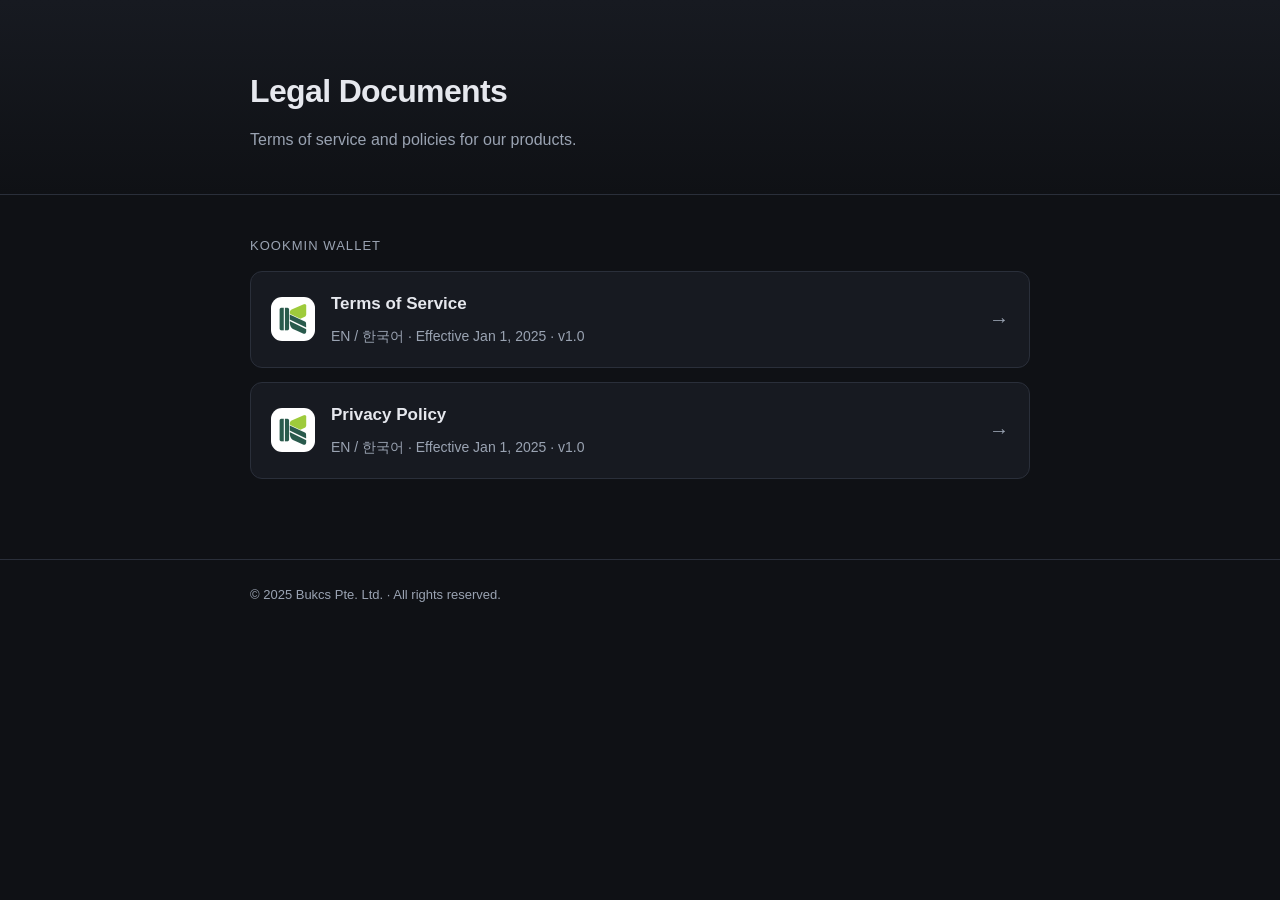
==== index.html @ fe875fd4 "terms" ====
<!DOCTYPE html>
<html lang="en">
<head>
  <meta charset="UTF-8" />
  <meta name="viewport" content="width=device-width, initial-scale=1.0" />
  <title>Legal Documents</title>
  <meta name="description" content="Collection of legal documents and terms of service." />
  <link rel="icon" type="image/png" href="kookminwallet/kookminwallet_ci.png" />
  <link rel="stylesheet" href="assets/style.css" />
</head>
<body>
  <header class="hub">
    <div class="wrap">
      <h1>Legal Documents</h1>
      <p>Terms of service and policies for our products.</p>
    </div>
  </header>

  <main class="wrap">
    <p class="group-title">KOOKMIN WALLET</p>
    <div class="grid">
      <a class="card" href="kookminwallet/terms-of-service.html">
        <img class="logo" src="kookminwallet/kookminwallet_ci.png" alt="KOOKMIN WALLET" />
        <span class="body">
          <h3>Terms of Service</h3>
          <span>EN / 한국어 · Effective Jan 1, 2025 · v1.0</span>
        </span>
        <span class="arrow">→</span>
      </a>
      <a class="card" href="kookminwallet/privacy-policy.html">
        <img class="logo" src="kookminwallet/kookminwallet_ci.png" alt="KOOKMIN WALLET" />
        <span class="body">
          <h3>Privacy Policy</h3>
          <span>EN / 한국어 · Effective Jan 1, 2025 · v1.0</span>
        </span>
        <span class="arrow">→</span>
      </a>
    </div>
  </main>

  <footer class="page">
    <div class="wrap">© 2025 Bukcs Pte. Ltd. · All rights reserved.</div>
  </footer>
</body>
</html>
---- assets/style.css ----
/* ============================================================
   Shared design system for legal documents
   Used by: index.html (hub) and <app>/*.html (document pages)
   ============================================================ */

:root {
  --bg: #0f1115;
  --surface: #171a21;
  --surface-2: #1f232c;
  --border: #2a2f3a;
  --text: #e6e8ee;
  --text-dim: #9aa3b2;
  --accent: #8cc63f;
  --accent-dim: #1f5e44;
  --radius: 12px;
  --maxw: 820px;
}

* { box-sizing: border-box; }
html { scroll-behavior: smooth; }
body {
  margin: 0;
  background: var(--bg);
  color: var(--text);
  font-family: -apple-system, BlinkMacSystemFont, "Segoe UI", Roboto, "Helvetica Neue",
    "Apple SD Gothic Neo", "Noto Sans KR", Arial, sans-serif;
  line-height: 1.7;
  -webkit-font-smoothing: antialiased;
}
a { color: var(--accent); }

.wrap { max-width: var(--maxw); margin: 0 auto; padding: 0 20px; }

/* ---------- Document page header ---------- */
header.page {
  border-bottom: 1px solid var(--border);
  background: linear-gradient(180deg, var(--surface) 0%, var(--bg) 100%);
}
.topbar {
  display: flex; align-items: center; justify-content: space-between;
  gap: 12px; padding: 16px 0;
}
.brand { display: flex; align-items: center; gap: 12px; font-weight: 700; }
.brand .logo {
  width: 34px; height: 34px; border-radius: 9px;
  background: #fff; padding: 4px; object-fit: contain;
}
.home-link { color: var(--text-dim); text-decoration: none; font-size: 14px; }
.home-link:hover { color: var(--text); }

.hero { padding: 28px 0 36px; }
.hero h1 { margin: 0 0 6px; font-size: 28px; letter-spacing: -0.01em; }
.meta {
  display: flex; flex-wrap: wrap; gap: 8px 16px;
  color: var(--text-dim); font-size: 14px; margin-top: 10px;
}
.meta .pill {
  background: var(--surface-2); border: 1px solid var(--border);
  padding: 3px 10px; border-radius: 999px; color: var(--text);
}

/* ---------- Language toggle ---------- */
.lang-toggle {
  display: inline-flex; background: var(--surface-2);
  border: 1px solid var(--border); border-radius: 999px; padding: 4px; margin-top: 18px;
}
.lang-toggle button {
  appearance: none; border: 0; background: transparent; color: var(--text-dim);
  padding: 6px 18px; border-radius: 999px; cursor: pointer; font-size: 14px; font-weight: 600;
  transition: background .15s, color .15s;
}
.lang-toggle button.active { background: var(--accent); color: #1a1a1a; }

/* ---------- Document body ---------- */
main.wrap { padding: 40px 20px 80px; }
.doc[hidden] { display: none; }
.lead { color: var(--text-dim); margin: 0 0 8px; }

article h2 {
  font-size: 18px; margin: 32px 0 10px; padding-top: 8px;
  border-top: 1px solid var(--border); color: var(--text);
}
article h2:first-of-type { border-top: 0; margin-top: 0; }
article h3 { font-size: 15px; margin: 18px 0 6px; color: var(--text); }
article p { margin: 10px 0; color: var(--text); }
article ul { margin: 10px 0; padding-left: 22px; }
article li { margin: 6px 0; color: var(--text); }

.callout {
  background: rgba(140, 198, 63, 0.08);
  border: 1px solid var(--accent-dim);
  border-radius: var(--radius);
  padding: 14px 16px; margin: 14px 0;
  color: var(--text);
}
.callout strong { color: var(--accent); }

.contact {
  background: var(--surface); border: 1px solid var(--border);
  border-radius: var(--radius); padding: 16px 18px; margin: 14px 0;
}
.contact ul { list-style: none; padding: 0; margin: 0; }
.contact li { margin: 4px 0; }

/* ---------- Footer ---------- */
footer.page {
  border-top: 1px solid var(--border); color: var(--text-dim);
  font-size: 13px; padding: 24px 0 40px;
}

/* ---------- Hub (index) page ---------- */
header.hub {
  padding: 64px 0 40px;
  background: linear-gradient(180deg, var(--surface) 0%, var(--bg) 100%);
  border-bottom: 1px solid var(--border);
}
header.hub h1 { margin: 0 0 8px; font-size: 32px; letter-spacing: -0.02em; }
header.hub p { margin: 0; color: var(--text-dim); font-size: 16px; }

.group-title {
  font-size: 13px; text-transform: uppercase; letter-spacing: 0.08em;
  color: var(--text-dim); margin: 24px 0 14px;
}
.group-title:first-child { margin-top: 0; }
.grid { display: grid; gap: 14px; }

.card {
  display: flex; align-items: center; gap: 16px;
  background: var(--surface); border: 1px solid var(--border);
  border-radius: var(--radius); padding: 18px 20px;
  text-decoration: none; color: var(--text);
  transition: border-color .15s, transform .15s, background .15s;
}
.card:hover { border-color: var(--accent-dim); background: var(--surface-2); transform: translateY(-2px); }
.card .logo {
  flex: 0 0 auto; width: 44px; height: 44px; border-radius: 11px;
  background: #fff; padding: 6px; object-fit: contain;
}
.card .body { flex: 1 1 auto; min-width: 0; }
.card .body h3 { margin: 0 0 3px; font-size: 17px; }
.card .body span { color: var(--text-dim); font-size: 14px; }
.card .arrow { color: var(--text-dim); font-size: 20px; }

/* ---------- Responsive ---------- */
@media (max-width: 520px) {
  .hero h1 { font-size: 23px; }
  header.hub h1 { font-size: 26px; }
}
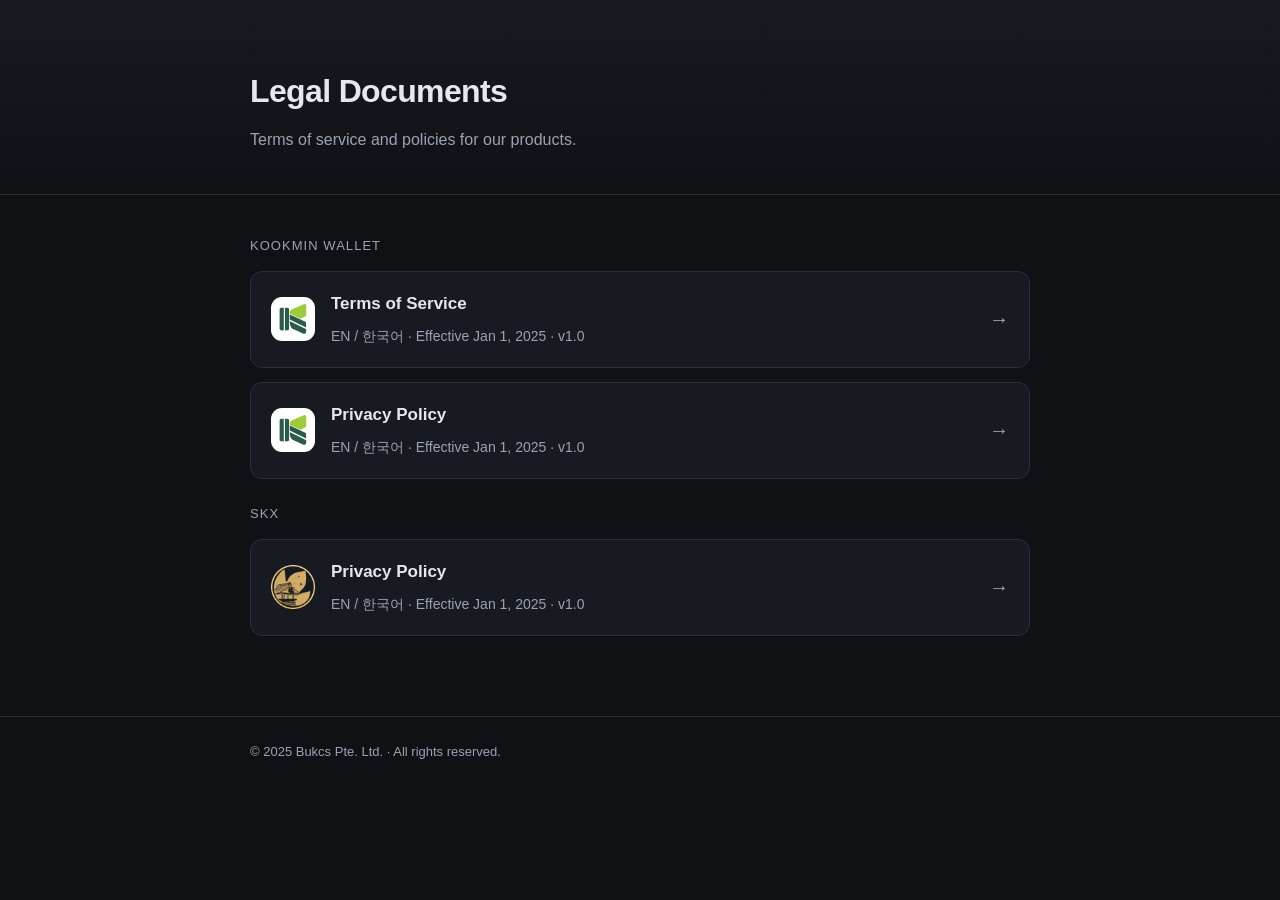
==== commit 507292ab: "skx" ====
--- a/index.html
+++ b/index.html
@@ -36,6 +36,18 @@
         <span class="arrow">→</span>
       </a>
     </div>
+
+    <p class="group-title">SKX</p>
+    <div class="grid">
+      <a class="card" href="skx/privacy-policy.html">
+        <img class="logo bare" src="skx/skx_ci.png" alt="SKX" />
+        <span class="body">
+          <h3>Privacy Policy</h3>
+          <span>EN / 한국어 · Effective Jan 1, 2025 · v1.0</span>
+        </span>
+        <span class="arrow">→</span>
+      </a>
+    </div>
   </main>
 
   <footer class="page">
--- a/assets/style.css
+++ b/assets/style.css
@@ -44,6 +44,13 @@
 .brand .logo {
   width: 34px; height: 34px; border-radius: 9px;
   background: #fff; padding: 4px; object-fit: contain;
+}
+.brand span.logo {
+  display: grid; place-items: center;
+  color: #1a1a1a; font-weight: 800; font-size: 14px;
+}
+.brand .logo.bare, .card .logo.bare {
+  background: transparent; padding: 0;
 }
 .home-link { color: var(--text-dim); text-decoration: none; font-size: 14px; }
 .home-link:hover { color: var(--text); }
@@ -102,6 +109,18 @@
 .contact ul { list-style: none; padding: 0; margin: 0; }
 .contact li { margin: 4px 0; }
 
+.table {
+  width: 100%; border-collapse: collapse; margin: 12px 0;
+  background: var(--surface); border: 1px solid var(--border);
+  border-radius: var(--radius); overflow: hidden;
+}
+.table th, .table td {
+  padding: 10px 14px; text-align: left; font-size: 14px;
+  border-bottom: 1px solid var(--border);
+}
+.table th { background: var(--surface-2); color: var(--text-dim); font-weight: 600; }
+.table tr:last-child td { border-bottom: 0; }
+
 /* ---------- Footer ---------- */
 footer.page {
   border-top: 1px solid var(--border); color: var(--text-dim);
@@ -136,6 +155,10 @@
   flex: 0 0 auto; width: 44px; height: 44px; border-radius: 11px;
   background: #fff; padding: 6px; object-fit: contain;
 }
+.card span.logo {
+  display: grid; place-items: center;
+  color: #1a1a1a; font-weight: 800; font-size: 18px;
+}
 .card .body { flex: 1 1 auto; min-width: 0; }
 .card .body h3 { margin: 0 0 3px; font-size: 17px; }
 .card .body span { color: var(--text-dim); font-size: 14px; }
